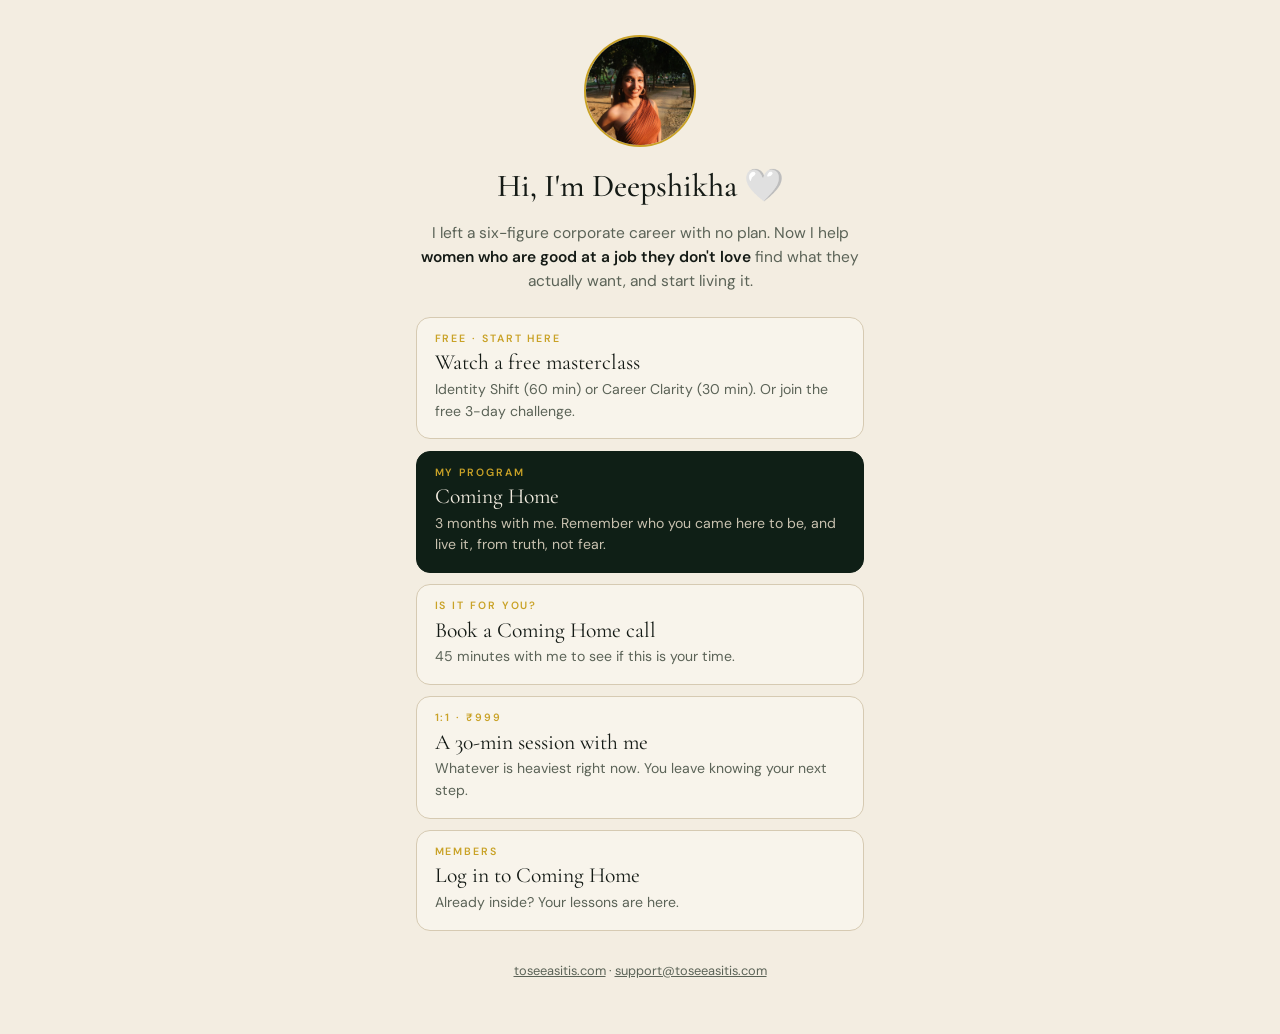
==== links/index.html @ 99ddfedd "Instagram link page /links Co-Authored-By: Claude Opus 5.5 <noreply@anthropic.com> Claude-Session: h" ====
<!doctype html>
<html lang="en">
<head>
<meta charset="utf-8">
<meta name="viewport" content="width=device-width, initial-scale=1, viewport-fit=cover">
<title>Deepshikha · To See As It Is</title>
<meta name="description" content="For the one who's good at a job she doesn't love. Find what you actually want, and start living it.">
<meta property="og:title" content="Deepshikha · To See As It Is">
<meta property="og:image" content="https://toseeasitis.com/assets/img/dp-brown.webp">
<link rel="preconnect" href="https://fonts.googleapis.com"><link rel="preconnect" href="https://fonts.gstatic.com" crossorigin>
<link rel="stylesheet" href="https://fonts.googleapis.com/css2?family=Cormorant+Garamond:ital,wght@0,500;1,500&family=DM+Sans:wght@400;500;600&display=swap">
<style>
/* Instagram link page (Kartike, 26 Nov 2026): one phone screen, who she is + every offer. Tokens from 07-brand/DESIGN.md */
:root{--bg:#F3EDE1;--fg:#141A15;--soft:#5B6357;--line:#D6CAB2;--card:#F8F4EB;--forest:#0F1F16;--gold:#C9A227;--display:"Cormorant Garamond",Georgia,serif;--sans:"DM Sans",system-ui,sans-serif}
@media (prefers-color-scheme:dark){:root:not([data-theme="light"]){--bg:#0B170F;--fg:#EFE8DA;--soft:#AEB4A6;--line:#26382B;--card:#13241A;color-scheme:dark}}
:root[data-theme="dark"]{--bg:#0B170F;--fg:#EFE8DA;--soft:#AEB4A6;--line:#26382B;--card:#13241A;color-scheme:dark}
*{box-sizing:border-box}html,body{margin:0}
body{background:var(--bg);color:var(--fg);font:400 15.5px/1.55 var(--sans)}
main{max-width:480px;margin:0 auto;padding:2.2rem max(16px,env(safe-area-inset-left,0px)) 2.5rem max(16px,env(safe-area-inset-right,0px));display:flex;flex-direction:column;gap:1.1rem;text-align:center}
.me{width:112px;height:112px;border-radius:50%;object-fit:cover;object-position:50% 30%;margin:0 auto;border:2px solid var(--gold)}
h1{font-family:var(--display);font-weight:500;font-size:2rem;line-height:1.1;margin:.2rem 0 0}
.who{margin:0;color:var(--soft)}
.who b{color:var(--fg);font-weight:600}
.links{display:flex;flex-direction:column;gap:.7rem;margin-top:.4rem;text-align:left}
a.card{display:block;text-decoration:none;color:inherit;background:var(--card);border:1px solid var(--line);border-radius:14px;padding:1rem 1.1rem;transition:transform .15s ease,border-color .15s ease}
a.card:hover,a.card:focus-visible{border-color:var(--gold);transform:translateY(-1px)}
a.card:focus-visible{outline:2px solid var(--gold);outline-offset:2px}
a.card.main{background:var(--forest);color:#F3EDE1;border-color:var(--forest)}
a.card.main .sub{color:#C9C2B0}
.tag{font:600 .66rem/1 var(--sans);letter-spacing:.18em;text-transform:uppercase;color:var(--gold);display:block;margin-bottom:.35rem}
.ttl{font-family:var(--display);font-size:1.35rem;line-height:1.15;display:block}
.sub{font-size:.88rem;color:var(--soft);display:block;margin-top:.25rem}
.small{font-size:.8rem;color:var(--soft)}
.small a{color:inherit}
</style>
</head>
<body>
<main>
 <img class="me" src="/assets/img/dp-brown.webp" alt="Deepshikha smiling in a park" width="112" height="112">
 <h1>Hi, I'm Deepshikha 🤍</h1>
 <p class="who">I left a six-figure corporate career with no plan. Now I help <b>women who are good at a job they don't love</b> find what they actually want, and start living it.</p>

 <nav class="links" aria-label="Links">
  <a class="card" href="/store#free"><span class="tag">Free · start here</span><span class="ttl">Watch a free masterclass</span><span class="sub">Identity Shift (60 min) or Career Clarity (30 min). Or join the free 3-day challenge.</span></a>
  <a class="card main" href="/coming-home"><span class="tag">My program</span><span class="ttl">Coming Home</span><span class="sub">3 months with me. Remember who you came here to be, and live it, from truth, not fear.</span></a>
  <a class="card" href="https://calendly.com/toseeasitis-support/is-coming-home-for-you-30-min-fit-call" target="_blank" rel="noopener"><span class="tag">Is it for you?</span><span class="ttl">Book a Coming Home call</span><span class="sub">45 minutes with me to see if this is your time.</span></a>
  <a class="card" href="https://rzp.io/rzp/toseeasitis-session" target="_blank" rel="noopener"><span class="tag">1:1 · ₹999</span><span class="ttl">A 30-min session with me</span><span class="sub">Whatever is heaviest right now. You leave knowing your next step.</span></a>
  <a class="card" href="/members"><span class="tag">Members</span><span class="ttl">Log in to Coming Home</span><span class="sub">Already inside? Your lessons are here.</span></a>
 </nav>

 <p class="small"><a href="/">toseeasitis.com</a> · <a href="mailto:support@toseeasitis.com">support@toseeasitis.com</a></p>
</main>
</body>
</html>
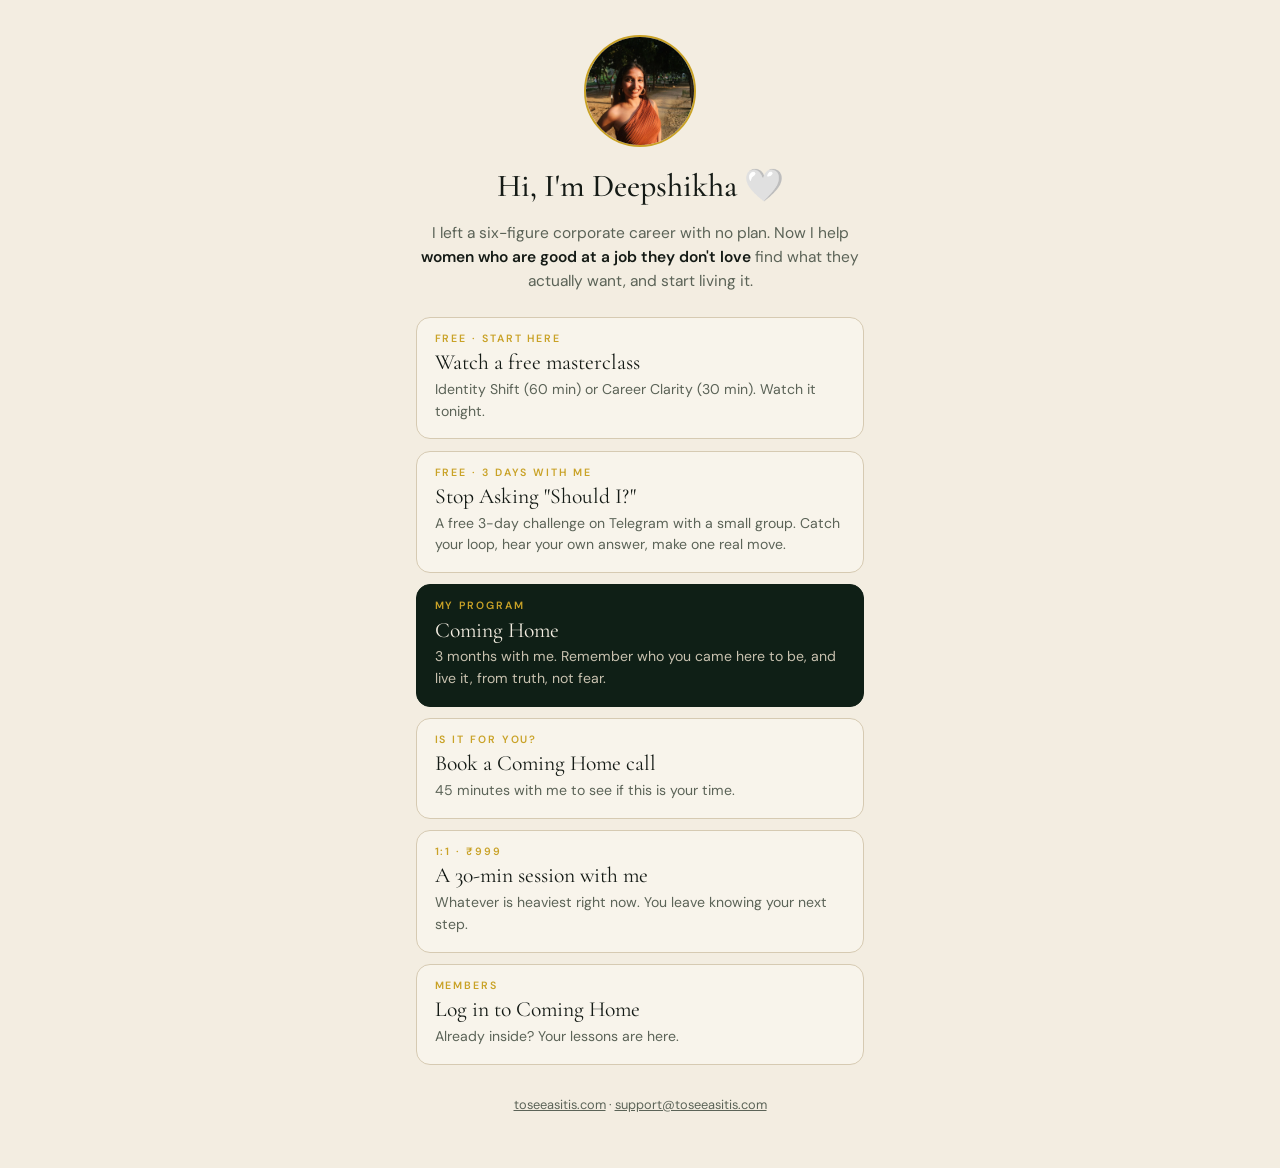
==== commit 5032c7e0: "Links: separate 3-day challenge card; store preselects choice Co-Authored-By: Claude Opus 5.5 <norep" ====
--- a/links/index.html
+++ b/links/index.html
@@ -41,7 +41,8 @@
  <p class="who">I left a six-figure corporate career with no plan. Now I help <b>women who are good at a job they don't love</b> find what they actually want, and start living it.</p>
 
  <nav class="links" aria-label="Links">
-  <a class="card" href="/store#free"><span class="tag">Free · start here</span><span class="ttl">Watch a free masterclass</span><span class="sub">Identity Shift (60 min) or Career Clarity (30 min). Or join the free 3-day challenge.</span></a>
+  <a class="card" href="/store?free=identity#free"><span class="tag">Free · start here</span><span class="ttl">Watch a free masterclass</span><span class="sub">Identity Shift (60 min) or Career Clarity (30 min). Watch it tonight.</span></a>
+  <a class="card" href="/store?free=challenge#free"><span class="tag">Free · 3 days with me</span><span class="ttl">Stop Asking "Should I?"</span><span class="sub">A free 3-day challenge on Telegram with a small group. Catch your loop, hear your own answer, make one real move.</span></a>
   <a class="card main" href="/coming-home"><span class="tag">My program</span><span class="ttl">Coming Home</span><span class="sub">3 months with me. Remember who you came here to be, and live it, from truth, not fear.</span></a>
   <a class="card" href="https://calendly.com/toseeasitis-support/is-coming-home-for-you-30-min-fit-call" target="_blank" rel="noopener"><span class="tag">Is it for you?</span><span class="ttl">Book a Coming Home call</span><span class="sub">45 minutes with me to see if this is your time.</span></a>
   <a class="card" href="https://rzp.io/rzp/toseeasitis-session" target="_blank" rel="noopener"><span class="tag">1:1 · ₹999</span><span class="ttl">A 30-min session with me</span><span class="sub">Whatever is heaviest right now. You leave knowing your next step.</span></a>
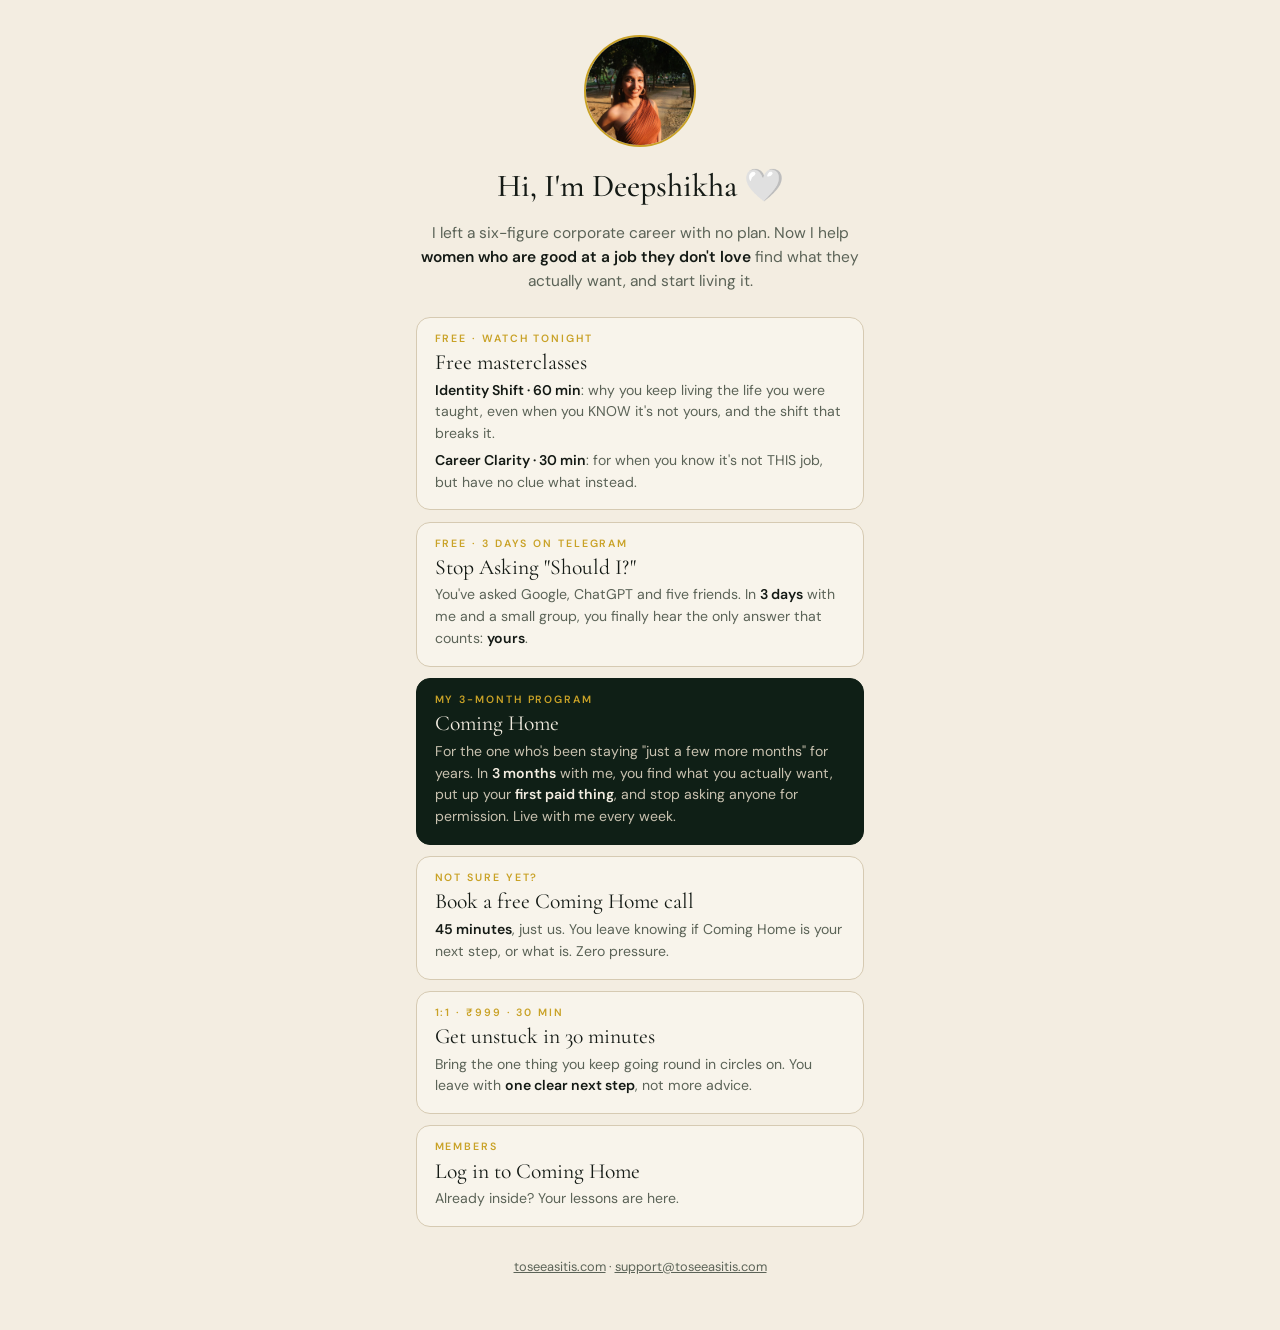
==== commit e04cbf62: "Links: selling copy on every card Co-Authored-By: Claude Opus 5.5 <noreply@anthropic.com> Claude-Ses" ====
--- a/links/index.html
+++ b/links/index.html
@@ -29,7 +29,8 @@
 a.card.main .sub{color:#C9C2B0}
 .tag{font:600 .66rem/1 var(--sans);letter-spacing:.18em;text-transform:uppercase;color:var(--gold);display:block;margin-bottom:.35rem}
 .ttl{font-family:var(--display);font-size:1.35rem;line-height:1.15;display:block}
-.sub{font-size:.88rem;color:var(--soft);display:block;margin-top:.25rem}
+.sub{font-size:.88rem;color:var(--soft);display:block;margin-top:.3rem}
+.sub b{color:var(--fg);font-weight:600}a.card.main .sub b{color:#F3EDE1}
 .small{font-size:.8rem;color:var(--soft)}
 .small a{color:inherit}
 </style>
@@ -41,11 +42,11 @@
  <p class="who">I left a six-figure corporate career with no plan. Now I help <b>women who are good at a job they don't love</b> find what they actually want, and start living it.</p>
 
  <nav class="links" aria-label="Links">
-  <a class="card" href="/store?free=identity#free"><span class="tag">Free · start here</span><span class="ttl">Watch a free masterclass</span><span class="sub">Identity Shift (60 min) or Career Clarity (30 min). Watch it tonight.</span></a>
-  <a class="card" href="/store?free=challenge#free"><span class="tag">Free · 3 days with me</span><span class="ttl">Stop Asking "Should I?"</span><span class="sub">A free 3-day challenge on Telegram with a small group. Catch your loop, hear your own answer, make one real move.</span></a>
-  <a class="card main" href="/coming-home"><span class="tag">My program</span><span class="ttl">Coming Home</span><span class="sub">3 months with me. Remember who you came here to be, and live it, from truth, not fear.</span></a>
-  <a class="card" href="https://calendly.com/toseeasitis-support/is-coming-home-for-you-30-min-fit-call" target="_blank" rel="noopener"><span class="tag">Is it for you?</span><span class="ttl">Book a Coming Home call</span><span class="sub">45 minutes with me to see if this is your time.</span></a>
-  <a class="card" href="https://rzp.io/rzp/toseeasitis-session" target="_blank" rel="noopener"><span class="tag">1:1 · ₹999</span><span class="ttl">A 30-min session with me</span><span class="sub">Whatever is heaviest right now. You leave knowing your next step.</span></a>
+  <a class="card" href="/store?free=identity#free"><span class="tag">Free · watch tonight</span><span class="ttl">Free masterclasses</span><span class="sub"><b>Identity Shift · 60 min</b>: why you keep living the life you were taught, even when you KNOW it's not yours, and the shift that breaks it.</span><span class="sub"><b>Career Clarity · 30 min</b>: for when you know it's not THIS job, but have no clue what instead.</span></a>
+  <a class="card" href="/store?free=challenge#free"><span class="tag">Free · 3 days on Telegram</span><span class="ttl">Stop Asking "Should I?"</span><span class="sub">You've asked Google, ChatGPT and five friends. In <b>3 days</b> with me and a small group, you finally hear the only answer that counts: <b>yours</b>.</span></a>
+  <a class="card main" href="/coming-home"><span class="tag">My 3-month program</span><span class="ttl">Coming Home</span><span class="sub">For the one who's been staying "just a few more months" for years. In <b>3 months</b> with me, you find what you actually want, put up your <b>first paid thing</b>, and stop asking anyone for permission. Live with me every week.</span></a>
+  <a class="card" href="https://calendly.com/toseeasitis-support/is-coming-home-for-you-30-min-fit-call" target="_blank" rel="noopener"><span class="tag">Not sure yet?</span><span class="ttl">Book a free Coming Home call</span><span class="sub"><b>45 minutes</b>, just us. You leave knowing if Coming Home is your next step, or what is. Zero pressure.</span></a>
+  <a class="card" href="https://rzp.io/rzp/toseeasitis-session" target="_blank" rel="noopener"><span class="tag">1:1 · ₹999 · 30 min</span><span class="ttl">Get unstuck in 30 minutes</span><span class="sub">Bring the one thing you keep going round in circles on. You leave with <b>one clear next step</b>, not more advice.</span></a>
   <a class="card" href="/members"><span class="tag">Members</span><span class="ttl">Log in to Coming Home</span><span class="sub">Already inside? Your lessons are here.</span></a>
  </nav>
 
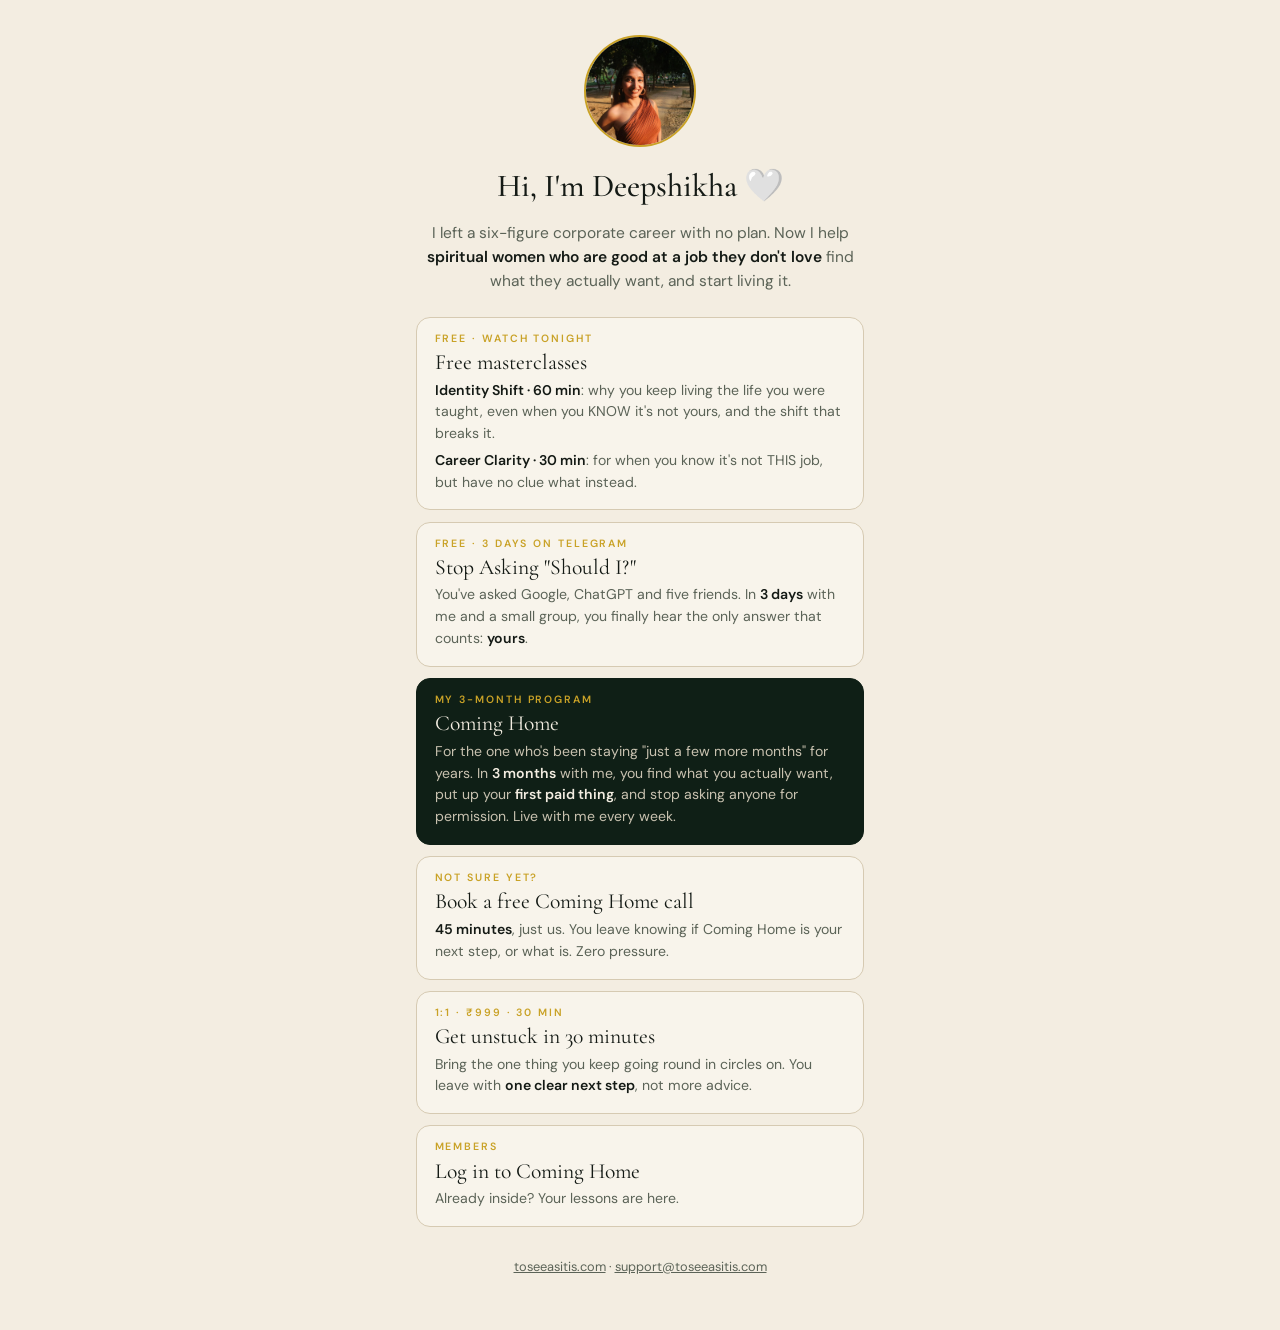
==== commit 16964bd1: "Links: spiritual women Co-Authored-By: Claude Opus 5.5 <noreply@anthropic.com> Claude-Session: https" ====
--- a/links/index.html
+++ b/links/index.html
@@ -39,7 +39,7 @@
 <main>
  <img class="me" src="/assets/img/dp-brown.webp" alt="Deepshikha smiling in a park" width="112" height="112">
  <h1>Hi, I'm Deepshikha 🤍</h1>
- <p class="who">I left a six-figure corporate career with no plan. Now I help <b>women who are good at a job they don't love</b> find what they actually want, and start living it.</p>
+ <p class="who">I left a six-figure corporate career with no plan. Now I help <b>spiritual women who are good at a job they don't love</b> find what they actually want, and start living it.</p>
 
  <nav class="links" aria-label="Links">
   <a class="card" href="/store?free=identity#free"><span class="tag">Free · watch tonight</span><span class="ttl">Free masterclasses</span><span class="sub"><b>Identity Shift · 60 min</b>: why you keep living the life you were taught, even when you KNOW it's not yours, and the shift that breaks it.</span><span class="sub"><b>Career Clarity · 30 min</b>: for when you know it's not THIS job, but have no clue what instead.</span></a>
